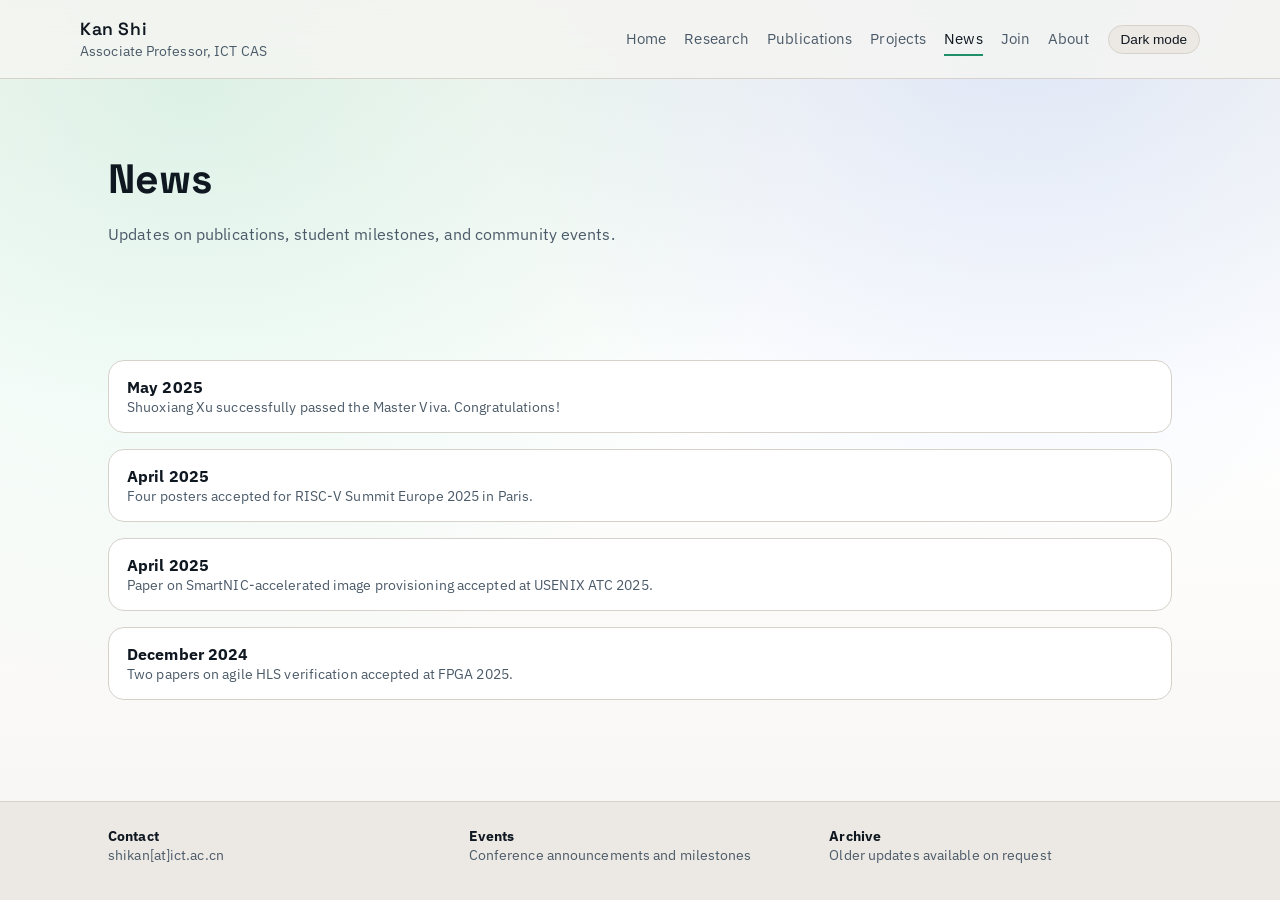
==== news/index.html @ bb2c078a "first new design" ====
<!DOCTYPE html>
<html lang="en" data-theme="dark">
<head>
  <meta charset="utf-8">
  <meta name="viewport" content="width=device-width, initial-scale=1">
  <title>News | Kan Shi</title>
  <link rel="preconnect" href="https://fonts.googleapis.com">
  <link rel="preconnect" href="https://fonts.gstatic.com" crossorigin>
  <link href="https://fonts.googleapis.com/css2?family=IBM+Plex+Sans:wght@400;500;600&family=Space+Grotesk:wght@500;600;700&display=swap" rel="stylesheet">
  <link rel="stylesheet" href="/css/site.css">
</head>
<body>
  <header class="site-header">
    <div class="container header-inner">
      <a class="brand" href="/">
        <span class="brand-title">Kan Shi</span>
        <span class="brand-subtitle">Associate Professor, ICT CAS</span>
      </a>
      <nav class="nav" aria-label="Primary">
        <a href="/">Home</a>
        <a href="/research/">Research</a>
        <a href="/publications/">Publications</a>
        <a href="/projects/">Projects</a>
        <a href="/news/">News</a>
        <a href="/join/">Join</a>
        <a href="/about/">About</a>
        <button class="theme-toggle" type="button" data-theme-toggle aria-pressed="true">Light mode</button>
      </nav>
    </div>
  </header>

  <main>
    <section class="section">
      <div class="container">
        <h1 class="page-title">News</h1>
        <p class="page-intro">Updates on publications, student milestones, and community events.</p>
      </div>
    </section>

    <section class="section">
      <div class="container">
        <ul class="list stagger">
          <li>
            <strong>May 2025</strong>
            <div class="meta">Shuoxiang Xu successfully passed the Master Viva. Congratulations!</div>
          </li>
          <li>
            <strong>April 2025</strong>
            <div class="meta">Four posters accepted for RISC-V Summit Europe 2025 in Paris.</div>
          </li>
          <li>
            <strong>April 2025</strong>
            <div class="meta">Paper on SmartNIC-accelerated image provisioning accepted at USENIX ATC 2025.</div>
          </li>
          <li>
            <strong>December 2024</strong>
            <div class="meta">Two papers on agile HLS verification accepted at FPGA 2025.</div>
          </li>
        </ul>
      </div>
    </section>
  </main>

  <footer class="site-footer">
    <div class="container footer-grid">
      <div>
        <strong>Contact</strong>
        <div>shikan[at]ict.ac.cn</div>
      </div>
      <div>
        <strong>Events</strong>
        <div>Conference announcements and milestones</div>
      </div>
      <div>
        <strong>Archive</strong>
        <div>Older updates available on request</div>
      </div>
    </div>
  </footer>

  <script src="/js/site.js"></script>
</body>
</html>
---- css/site.css ----
:root {
  color-scheme: light dark;
  --bg: #0b1014;
  --bg-accent: #111a22;
  --surface: #141c24;
  --surface-muted: #0f161d;
  --text: #e6edf3;
  --text-muted: #b3beca;
  --accent: #65d6a6;
  --accent-2: #7aa7ff;
  --border: #22303c;
  --shadow: 0 16px 40px rgba(0, 0, 0, 0.35);
  --max-width: 1120px;
  --radius: 18px;
  --font-sans: "IBM Plex Sans", "Segoe UI", sans-serif;
  --font-display: "Space Grotesk", "Segoe UI", sans-serif;
}

:root[data-theme="light"] {
  color-scheme: light;
  --bg: #f6f5f2;
  --bg-accent: #ffffff;
  --surface: #ffffff;
  --surface-muted: #ece9e4;
  --text: #0f1720;
  --text-muted: #4b5a68;
  --accent: #1f8f6b;
  --accent-2: #3359c4;
  --border: #d6d2ca;
  --shadow: 0 18px 36px rgba(15, 23, 32, 0.12);
}

* {
  box-sizing: border-box;
}

body {
  margin: 0;
  font-family: var(--font-sans);
  background: radial-gradient(circle at 15% 10%, rgba(101, 214, 166, 0.18), transparent 45%),
    radial-gradient(circle at 80% 0%, rgba(122, 167, 255, 0.2), transparent 40%),
    linear-gradient(180deg, var(--bg) 0%, var(--bg-accent) 45%, var(--bg) 100%);
  color: var(--text);
  min-height: 100vh;
  display: flex;
  flex-direction: column;
  letter-spacing: 0.1px;
}

img {
  max-width: 100%;
  display: block;
}

a {
  color: inherit;
  text-decoration: none;
}

a:hover,
a:focus {
  color: var(--accent);
}

main {
  flex: 1;
}

.container {
  max-width: var(--max-width);
  margin: 0 auto;
  padding: 0 28px;
}

.site-header {
  position: sticky;
  top: 0;
  z-index: 50;
  background: rgba(10, 14, 18, 0.75);
  backdrop-filter: blur(18px);
  border-bottom: 1px solid var(--border);
}

:root[data-theme="light"] .site-header {
  background: rgba(246, 245, 242, 0.8);
}

.header-inner {
  display: flex;
  align-items: center;
  justify-content: space-between;
  padding: 18px 0;
  gap: 20px;
}

.brand {
  display: flex;
  flex-direction: column;
  gap: 2px;
}

.brand-title {
  font-family: var(--font-display);
  font-weight: 600;
  font-size: 1.1rem;
  letter-spacing: 0.6px;
}

.brand-subtitle {
  font-size: 0.85rem;
  color: var(--text-muted);
}

.nav {
  display: flex;
  align-items: center;
  gap: 18px;
  flex-wrap: wrap;
  justify-content: flex-end;
}

.nav a {
  font-size: 0.92rem;
  color: var(--text-muted);
  padding: 6px 0;
  border-bottom: 2px solid transparent;
}

.nav a.active {
  color: var(--text);
  border-bottom-color: var(--accent);
}

.theme-toggle {
  border: 1px solid var(--border);
  background: var(--surface-muted);
  color: var(--text);
  padding: 6px 12px;
  border-radius: 999px;
  font-size: 0.85rem;
  cursor: pointer;
}

.hero {
  padding: 90px 0 28px;
}

.hero-grid {
  display: grid;
  grid-template-columns: repeat(auto-fit, minmax(260px, 1fr));
  gap: 32px;
  align-items: center;
}

.hero-grid > * {
  animation: rise 0.8s ease both;
}

.hero-grid > *:nth-child(2) {
  animation-delay: 0.12s;
}

.hero-title {
  font-family: var(--font-display);
  font-size: clamp(1.9rem, 3vw, 3rem);
  margin: 0 0 16px;
}

.hero-lead {
  font-size: 1.05rem;
  color: var(--text-muted);
  line-height: 1.7;
}

.hero-card {
  background: var(--surface);
  border-radius: var(--radius);
  padding: 28px;
  box-shadow: var(--shadow);
  border: 1px solid var(--border);
}

.hero-portrait {
  width: 50%;
  max-width: 180px;
  min-width: 120px;
  border-radius: 16px;
  margin: 0 auto 18px;
}

.section {
  padding: 40px 0;
}

.section-title {
  font-family: var(--font-display);
  font-size: 1.8rem;
  margin-bottom: 12px;
}

.section-subtitle {
  color: var(--text-muted);
  margin-bottom: 26px;
}

.card-grid {
  display: grid;
  grid-template-columns: repeat(auto-fit, minmax(220px, 1fr));
  gap: 20px;
}

.card {
  background: var(--surface);
  border-radius: var(--radius);
  padding: 20px;
  border: 1px solid var(--border);
  box-shadow: var(--shadow);
}

.card h3 {
  margin-top: 0;
  font-family: var(--font-display);
  font-size: 1.1rem;
}

.list {
  display: grid;
  gap: 16px;
  padding: 0;
  list-style: none;
}

.list li {
  background: var(--surface);
  border-radius: 16px;
  padding: 16px 18px;
  border: 1px solid var(--border);
}

.stagger > * {
  animation: fade-up 0.7s ease both;
}

.stagger > *:nth-child(2) { animation-delay: 0.08s; }
.stagger > *:nth-child(3) { animation-delay: 0.16s; }
.stagger > *:nth-child(4) { animation-delay: 0.24s; }
.stagger > *:nth-child(5) { animation-delay: 0.32s; }
.stagger > *:nth-child(6) { animation-delay: 0.4s; }

.meta {
  font-size: 0.9rem;
  color: var(--text-muted);
}

.tag {
  display: inline-flex;
  align-items: center;
  padding: 4px 10px;
  border-radius: 999px;
  border: 1px solid var(--border);
  font-size: 0.8rem;
  color: var(--text-muted);
}

.cta-row {
  display: flex;
  flex-wrap: wrap;
  gap: 12px;
  margin-top: 18px;
}

.button {
  background: linear-gradient(135deg, var(--accent), var(--accent-2));
  color: #0b1014;
  padding: 10px 18px;
  border-radius: 999px;
  font-weight: 600;
  display: inline-flex;
  align-items: center;
  gap: 8px;
}

.button.secondary {
  background: transparent;
  color: var(--text);
  border: 1px solid var(--border);
}

.site-footer {
  border-top: 1px solid var(--border);
  padding: 24px 0 36px;
  background: var(--surface-muted);
}

.footer-grid {
  display: grid;
  grid-template-columns: repeat(auto-fit, minmax(220px, 1fr));
  gap: 18px;
  color: var(--text-muted);
  font-size: 0.9rem;
}

.footer-grid strong {
  color: var(--text);
}

.page-title {
  font-family: var(--font-display);
  font-size: clamp(2rem, 3.2vw, 3rem);
  margin-bottom: 10px;
}

.page-intro {
  color: var(--text-muted);
  max-width: 720px;
  line-height: 1.7;
}

.two-col {
  display: grid;
  grid-template-columns: repeat(auto-fit, minmax(280px, 1fr));
  gap: 24px;
}

.table {
  width: 100%;
  border-collapse: collapse;
  font-size: 0.95rem;
}

.table th,
.table td {
  text-align: left;
  padding: 12px 10px;
  border-bottom: 1px solid var(--border);
}

@media (max-width: 720px) {
  .header-inner {
    align-items: flex-start;
    flex-direction: column;
  }

  .nav {
    justify-content: flex-start;
  }

  .hero {
    padding-top: 70px;
  }
}

@keyframes rise {
  from { opacity: 0; transform: translateY(10px); }
  to { opacity: 1; transform: translateY(0); }
}

@keyframes fade-up {
  from { opacity: 0; transform: translateY(12px); }
  to { opacity: 1; transform: translateY(0); }
}
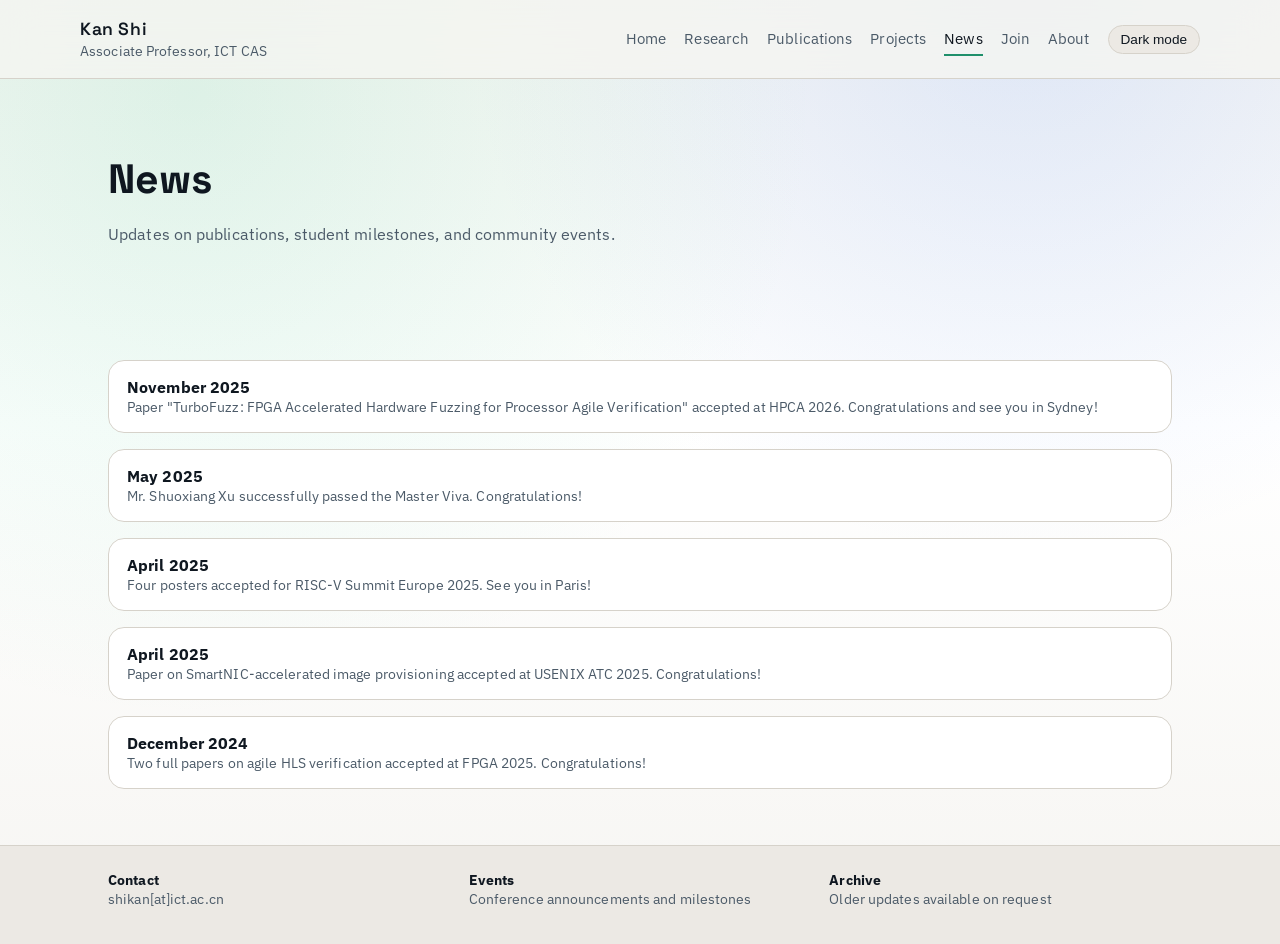
==== commit 7c41f41a: "add November news item and refresh highlights" ====
--- a/news/index.html
+++ b/news/index.html
@@ -41,20 +41,24 @@
       <div class="container">
         <ul class="list stagger">
           <li>
+            <strong>November 2025</strong>
+            <div class="meta">Paper "TurboFuzz: FPGA Accelerated Hardware Fuzzing for Processor Agile Verification" accepted at HPCA 2026. Congratulations and see you in Sydney!</div>
+          </li>
+          <li>
             <strong>May 2025</strong>
-            <div class="meta">Shuoxiang Xu successfully passed the Master Viva. Congratulations!</div>
+            <div class="meta">Mr. Shuoxiang Xu successfully passed the Master Viva. Congratulations!</div>
           </li>
           <li>
             <strong>April 2025</strong>
-            <div class="meta">Four posters accepted for RISC-V Summit Europe 2025 in Paris.</div>
+            <div class="meta">Four posters accepted for RISC-V Summit Europe 2025. See you in Paris!</div>
           </li>
           <li>
             <strong>April 2025</strong>
-            <div class="meta">Paper on SmartNIC-accelerated image provisioning accepted at USENIX ATC 2025.</div>
+            <div class="meta">Paper on SmartNIC-accelerated image provisioning accepted at USENIX ATC 2025. Congratulations!</div>
           </li>
           <li>
             <strong>December 2024</strong>
-            <div class="meta">Two papers on agile HLS verification accepted at FPGA 2025.</div>
+            <div class="meta">Two full papers on agile HLS verification accepted at FPGA 2025. Congratulations!</div>
           </li>
         </ul>
       </div>
--- a/css/site.css
+++ b/css/site.css
@@ -192,6 +192,47 @@
   padding: 40px 0;
 }
 
+.section-tight-top {
+  padding-top: 0;
+}
+
+.section-tight-bottom {
+  padding-bottom: 0;
+}
+
+.publication-intro {
+  margin-bottom: 0;
+}
+
+.publication-list {
+  margin-top: 30px;
+}
+
+.publication-list .year-divider {
+  background: transparent;
+  border: 0;
+  padding: 6px 0 2px;
+  margin: 6px 0 2px;
+  display: flex;
+  align-items: center;
+  gap: 10px;
+  color: var(--text-muted);
+}
+
+.publication-list .year-divider::before,
+.publication-list .year-divider::after {
+  content: "";
+  height: 1px;
+  background: var(--border);
+  flex: 1;
+}
+
+.publication-list .year-divider span {
+  font-size: 0.8rem;
+  letter-spacing: 0.08em;
+  text-transform: uppercase;
+}
+
 .section-title {
   font-family: var(--font-display);
   font-size: 1.8rem;
@@ -250,6 +291,14 @@
 .meta {
   font-size: 0.9rem;
   color: var(--text-muted);
+}
+
+.author-me {
+  color: var(--accent) !important;
+  font-weight: 700;
+  background: color-mix(in srgb, var(--accent) 16%, transparent);
+  border-radius: 6px;
+  padding: 0 4px;
 }
 
 .tag {
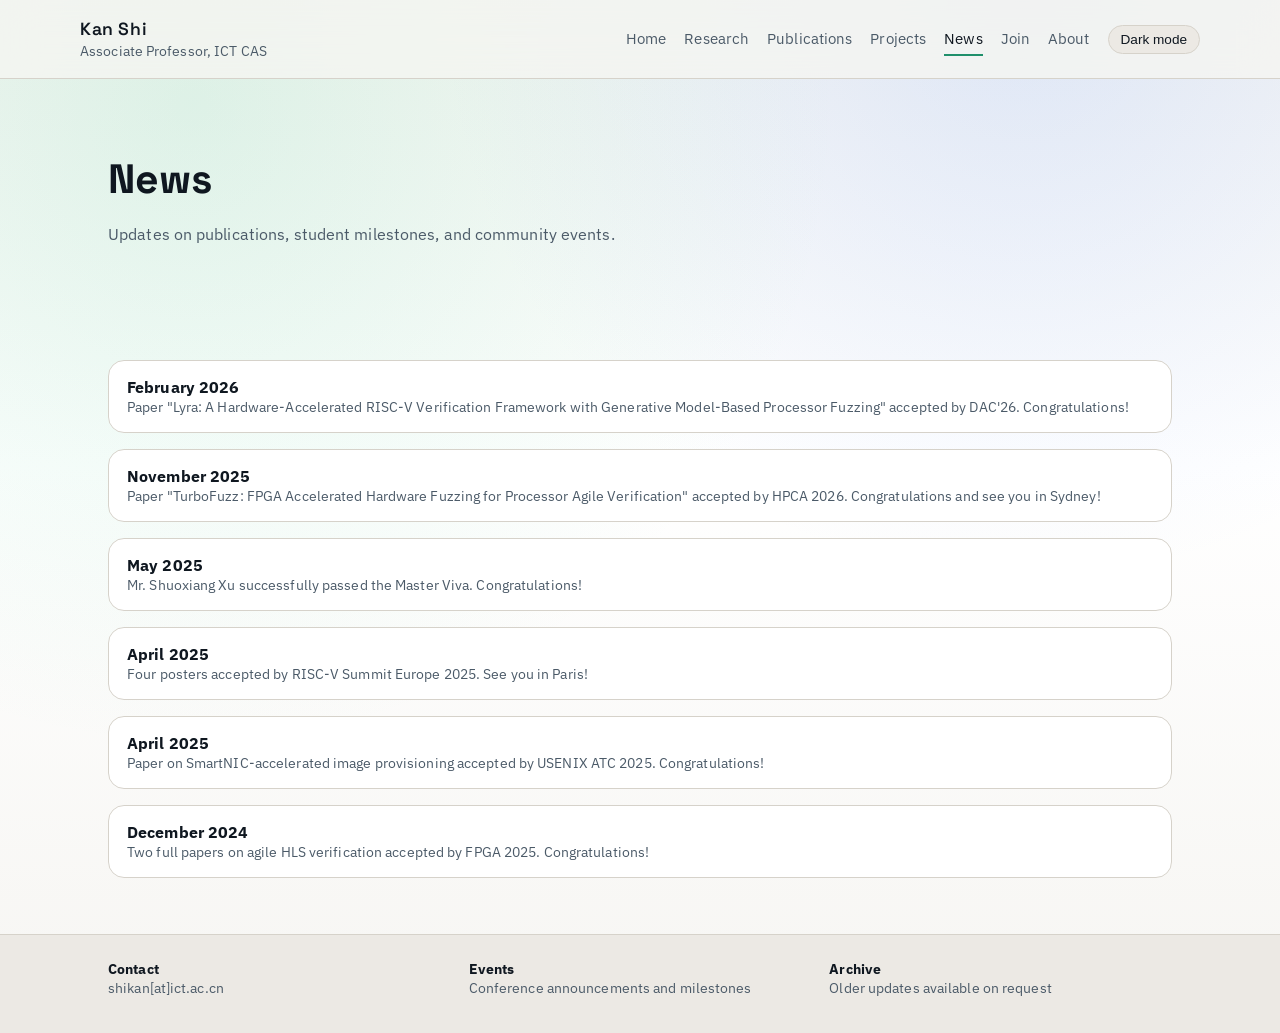
==== commit b00d6d8c: "add February news item and refresh highlights" ====
--- a/news/index.html
+++ b/news/index.html
@@ -41,8 +41,12 @@
       <div class="container">
         <ul class="list stagger">
           <li>
+            <strong>February 2026</strong>
+            <div class="meta">Paper "Lyra: A Hardware-Accelerated RISC-V Verification Framework with Generative Model-Based Processor Fuzzing" accepted by DAC'26. Congratulations! </div>
+          </li>
+          <li>
             <strong>November 2025</strong>
-            <div class="meta">Paper "TurboFuzz: FPGA Accelerated Hardware Fuzzing for Processor Agile Verification" accepted at HPCA 2026. Congratulations and see you in Sydney!</div>
+            <div class="meta">Paper "TurboFuzz: FPGA Accelerated Hardware Fuzzing for Processor Agile Verification" accepted by HPCA 2026. Congratulations and see you in Sydney!</div>
           </li>
           <li>
             <strong>May 2025</strong>
@@ -50,15 +54,15 @@
           </li>
           <li>
             <strong>April 2025</strong>
-            <div class="meta">Four posters accepted for RISC-V Summit Europe 2025. See you in Paris!</div>
+            <div class="meta">Four posters accepted by RISC-V Summit Europe 2025. See you in Paris!</div>
           </li>
           <li>
             <strong>April 2025</strong>
-            <div class="meta">Paper on SmartNIC-accelerated image provisioning accepted at USENIX ATC 2025. Congratulations!</div>
+            <div class="meta">Paper on SmartNIC-accelerated image provisioning accepted by USENIX ATC 2025. Congratulations!</div>
           </li>
           <li>
             <strong>December 2024</strong>
-            <div class="meta">Two full papers on agile HLS verification accepted at FPGA 2025. Congratulations!</div>
+            <div class="meta">Two full papers on agile HLS verification accepted by FPGA 2025. Congratulations!</div>
           </li>
         </ul>
       </div>
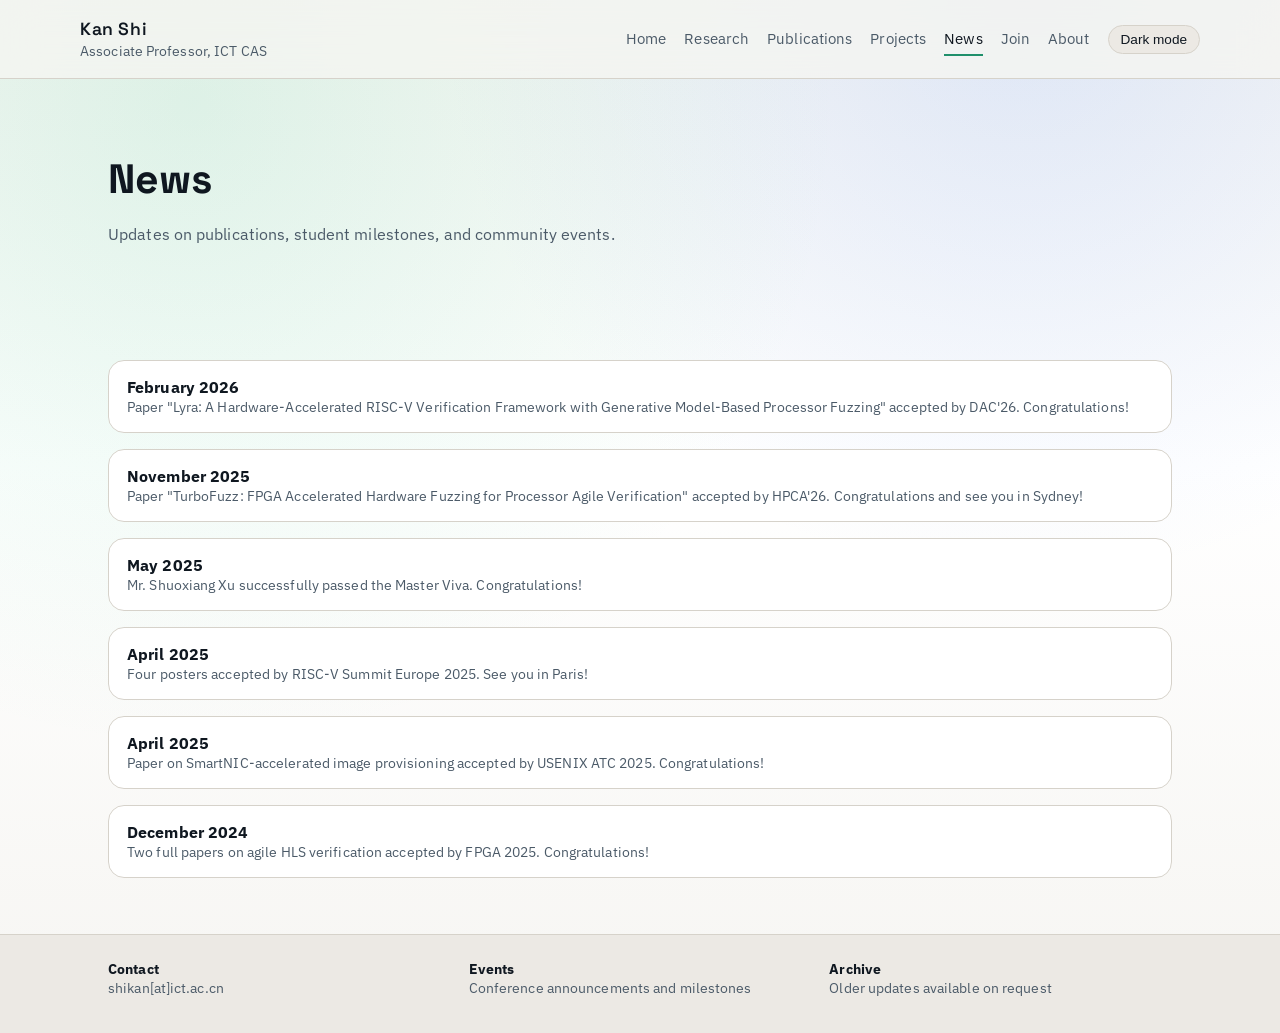
==== commit c3b685d7: "sync highlights to first-sentence news summaries" ====
--- a/news/index.html
+++ b/news/index.html
@@ -46,7 +46,7 @@
           </li>
           <li>
             <strong>November 2025</strong>
-            <div class="meta">Paper "TurboFuzz: FPGA Accelerated Hardware Fuzzing for Processor Agile Verification" accepted by HPCA 2026. Congratulations and see you in Sydney!</div>
+            <div class="meta">Paper "TurboFuzz: FPGA Accelerated Hardware Fuzzing for Processor Agile Verification" accepted by HPCA'26. Congratulations and see you in Sydney!</div>
           </li>
           <li>
             <strong>May 2025</strong>
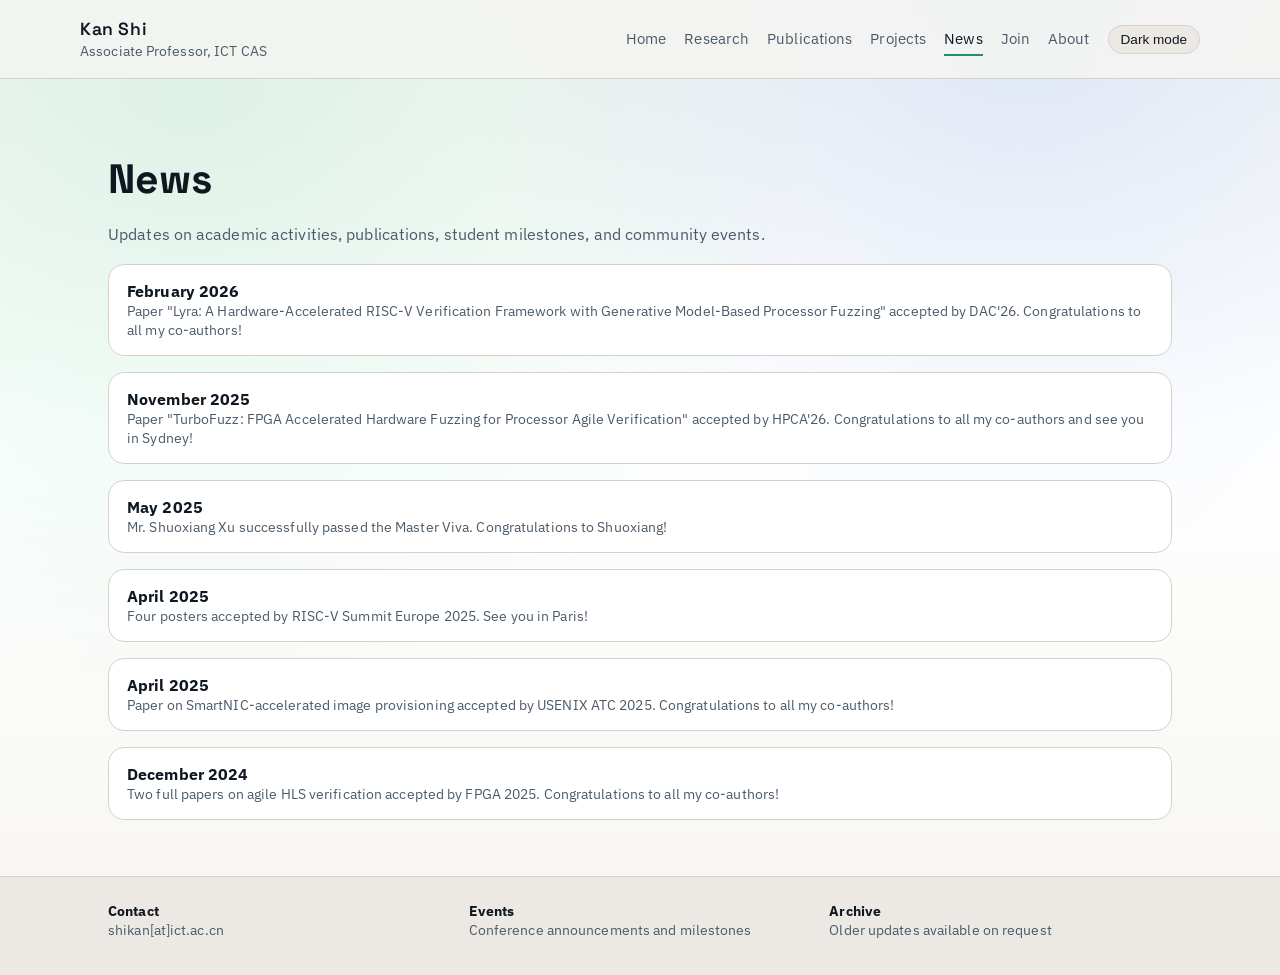
==== commit 3a7e736d: "match news intro spacing to publications" ====
--- a/news/index.html
+++ b/news/index.html
@@ -30,27 +30,27 @@
   </header>
 
   <main>
-    <section class="section">
+    <section class="section section-tight-bottom">
       <div class="container">
         <h1 class="page-title">News</h1>
-        <p class="page-intro">Updates on publications, student milestones, and community events.</p>
+        <p class="page-intro publication-intro">Updates on academic activities, publications, student milestones, and community events.</p>
       </div>
     </section>
 
-    <section class="section">
+    <section class="section section-tight-top">
       <div class="container">
         <ul class="list stagger">
           <li>
             <strong>February 2026</strong>
-            <div class="meta">Paper "Lyra: A Hardware-Accelerated RISC-V Verification Framework with Generative Model-Based Processor Fuzzing" accepted by DAC'26. Congratulations! </div>
+            <div class="meta">Paper "Lyra: A Hardware-Accelerated RISC-V Verification Framework with Generative Model-Based Processor Fuzzing" accepted by DAC'26. Congratulations to all my co-authors! </div>
           </li>
           <li>
             <strong>November 2025</strong>
-            <div class="meta">Paper "TurboFuzz: FPGA Accelerated Hardware Fuzzing for Processor Agile Verification" accepted by HPCA'26. Congratulations and see you in Sydney!</div>
+            <div class="meta">Paper "TurboFuzz: FPGA Accelerated Hardware Fuzzing for Processor Agile Verification" accepted by HPCA'26. Congratulations to all my co-authors and see you in Sydney!</div>
           </li>
           <li>
             <strong>May 2025</strong>
-            <div class="meta">Mr. Shuoxiang Xu successfully passed the Master Viva. Congratulations!</div>
+            <div class="meta">Mr. Shuoxiang Xu successfully passed the Master Viva. Congratulations to Shuoxiang!</div>
           </li>
           <li>
             <strong>April 2025</strong>
@@ -58,11 +58,11 @@
           </li>
           <li>
             <strong>April 2025</strong>
-            <div class="meta">Paper on SmartNIC-accelerated image provisioning accepted by USENIX ATC 2025. Congratulations!</div>
+            <div class="meta">Paper on SmartNIC-accelerated image provisioning accepted by USENIX ATC 2025. Congratulations to all my co-authors!</div>
           </li>
           <li>
             <strong>December 2024</strong>
-            <div class="meta">Two full papers on agile HLS verification accepted by FPGA 2025. Congratulations!</div>
+            <div class="meta">Two full papers on agile HLS verification accepted by FPGA 2025. Congratulations to all my co-authors!</div>
           </li>
         </ul>
       </div>
--- a/css/site.css
+++ b/css/site.css
@@ -385,6 +385,11 @@
 }
 
 @media (max-width: 720px) {
+  .site-header .container {
+    padding-left: max(20px, env(safe-area-inset-left));
+    padding-right: max(20px, env(safe-area-inset-right));
+  }
+
   .header-inner {
     align-items: flex-start;
     flex-direction: column;
